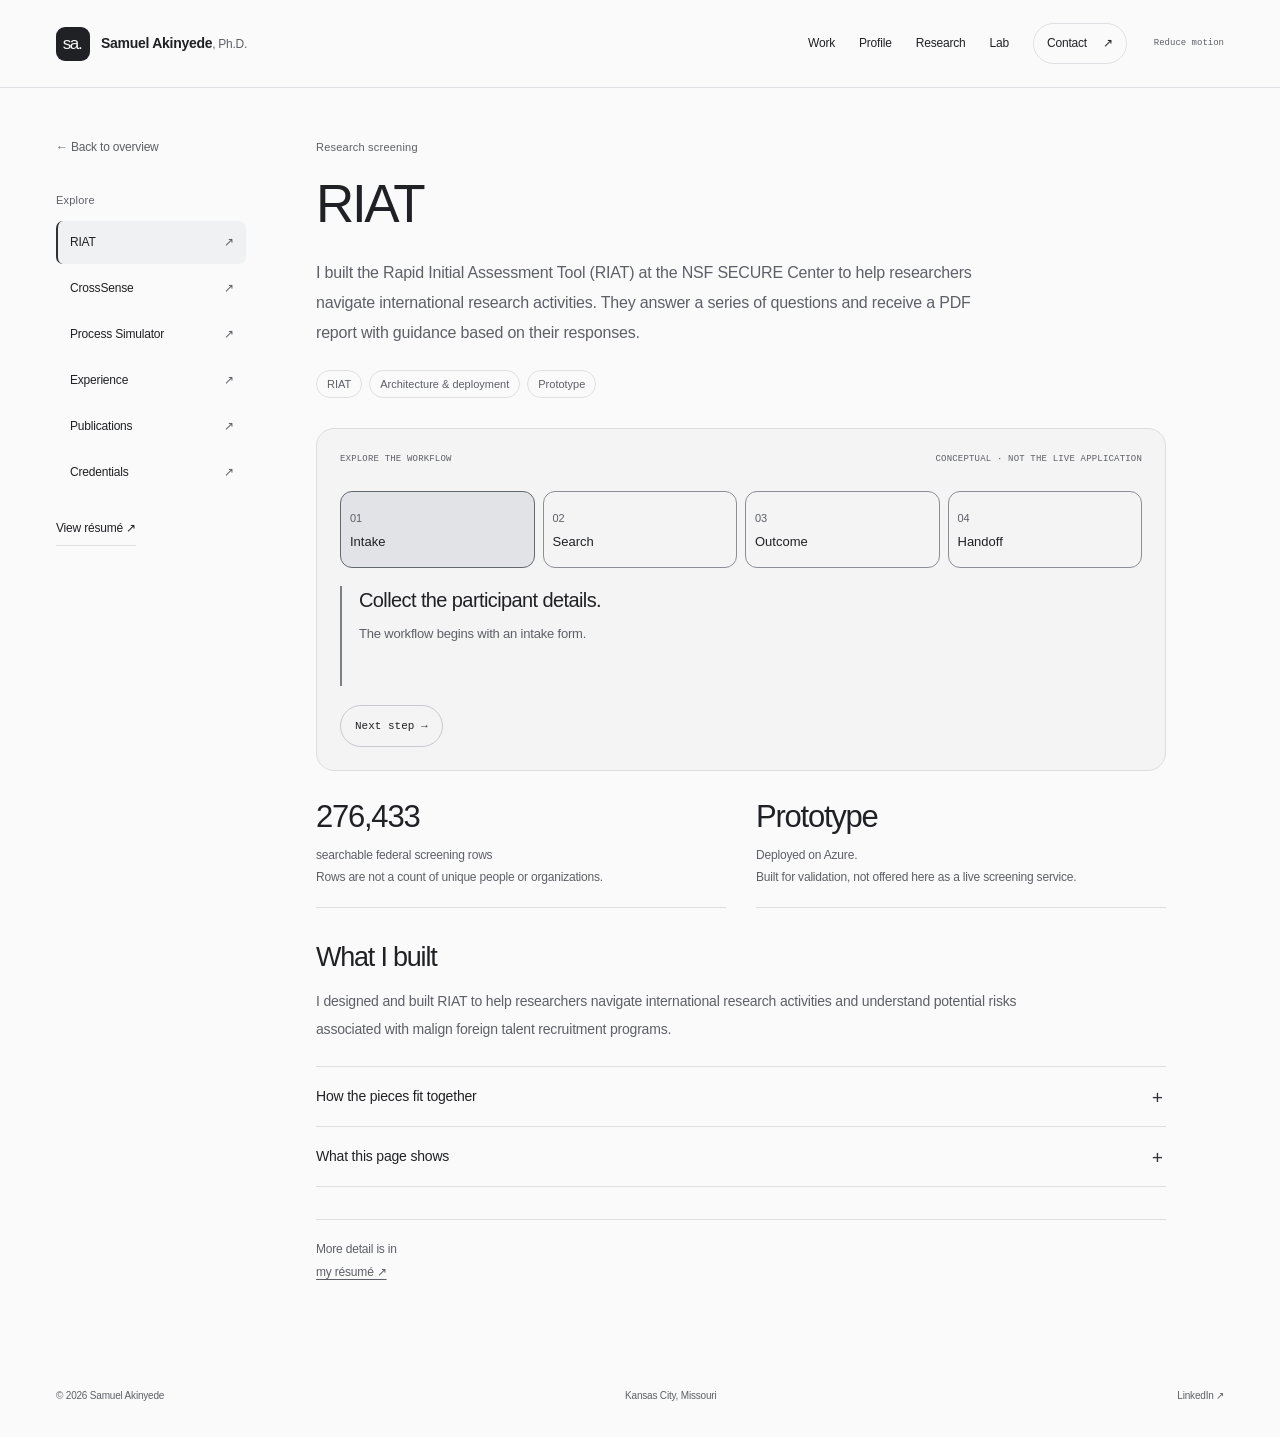
==== explore.html @ 1ce9c168 "Add Universal Metallurgical Process Simulator section Added a new section for the Universal Metallur" ====
<!DOCTYPE html>
<html lang="en"><head><meta charset="utf-8"><meta name="viewport" content="width=device-width, initial-scale=1"><meta name="theme-color" content="#fafafa"><meta name="referrer" content="strict-origin-when-cross-origin"><title>Explore the work | Samuel Akinyede</title><meta name="description" content="The projects I have built, my career so far, and my publications."><link rel="canonical" href="https://akinyede.github.io/S-Akinyede/explore.html"><meta property="og:type" content="website"><meta property="og:title" content="Explore the work | Samuel Akinyede"><meta property="og:description" content="The projects I have built, my career so far, and my publications."><meta name="twitter:card" content="summary"><link rel="icon" href="data:image/svg+xml,%3Csvg xmlns='http://www.w3.org/2000/svg' viewBox='0 0 64 64'%3E%3Crect width='64' height='64' rx='10' fill='%23202124'/%3E%3Ctext x='10' y='44' font-family='Georgia' font-size='38' fill='%23ffffff'%3Esa.%3C/text%3E%3C/svg%3E"><link rel="stylesheet" href="portfolio.css?v=4"><script src="portfolio.js?v=4" defer></script><noscript><style>.motion-toggle,.menu-toggle{display:none!important}@media(max-width:980px){.site-header{height:auto;position:relative}.header-inner{flex-wrap:wrap;padding-block:15px}#navigation{position:static;display:flex;flex-wrap:wrap;padding:0;box-shadow:none;border:0;gap:15px;margin-left:0;width:100%}#navigation a{font-size:12px;padding:5px 0}.header-tools{display:none}}</style></noscript><link rel="stylesheet" href="calm.css?v=4"></head><body class="explore-page"><a class="skip" href="#main">Skip to content</a><header class="site-header"><div class="wrap header-inner"><a class="brand" href="index.html" aria-label="Samuel Akinyede, home"><span class="brand-mark" aria-hidden="true">sa.</span><span>Samuel Akinyede<span class="brand-credential">, Ph.D.</span></span></a><nav id="navigation" aria-label="Main navigation"><a href="index.html#work">Work</a><a href="index.html#profile">Profile</a><a href="explore.html#publications">Research</a><a href="lab.html">Lab</a><a class="nav-contact" href="index.html#contact">Contact <span aria-hidden="true">↗</span></a></nav><div class="header-tools"><button type="button" id="motion-toggle" class="motion-toggle" aria-pressed="false" title="Turn off decorative motion">Reduce motion</button><button class="menu-toggle" type="button" aria-expanded="false" aria-controls="navigation">Menu</button></div></div></header><main id="main" class="wrap explore-layout"><aside class="explore-nav"><a class="back-link" href="index.html#work">← Back to overview</a><p class="eyebrow">Explore</p><nav aria-label="Explore work and profile"><a href="#riat">RIAT<span aria-hidden="true">↗</span></a><a href="#crosssense">CrossSense<span aria-hidden="true">↗</span></a><a href="#simulator">Process Simulator<span aria-hidden="true">↗</span></a><a href="#experience">Experience<span aria-hidden="true">↗</span></a><a href="#publications">Publications<span aria-hidden="true">↗</span></a><a href="#credentials">Credentials<span aria-hidden="true">↗</span></a></nav><a class="resume-link" href="resume.html">View résumé ↗</a></aside><div class="detail-content">
<section class="detail-view" id="riat"><p class="eyebrow">Research screening</p><h1>RIAT</h1><p class="detail-lead"> I built the Rapid Initial Assessment Tool (RIAT) at the NSF SECURE Center to help researchers navigate international research activities. They answer a series of questions and receive a PDF report with guidance based on their responses.</p><div class="tags"><span>RIAT</span><span>Architecture &amp; deployment</span><span>Prototype</span></div><div class="interactive-box" data-walkthrough="riat"><div class="panel-top mono"><span>Explore the workflow</span><span>Conceptual · not the live application</span></div><div class="step-buttons" role="group" aria-label="Explore RIAT workflow"><button type="button" data-step="0" aria-pressed="true">01<br><strong>Intake</strong></button><button type="button" data-step="1" aria-pressed="false">02<br><strong>Search</strong></button><button type="button" data-step="2" aria-pressed="false">03<br><strong>Outcome</strong></button><button type="button" data-step="3" aria-pressed="false">04<br><strong>Handoff</strong></button></div><div class="walk-detail" aria-live="polite"><h3>Collect the participant details.</h3><p>The workflow begins with an intake form.</p></div><button class="mini-button" data-walk-next type="button">Next step →</button></div><div class="fact-pair"><div><strong>276,433</strong><span>searchable federal screening rows<br>Rows are not a count of unique people or organizations.</span></div><div><strong>Prototype</strong><span>Deployed on Azure.<br>Built for validation, not offered here as a live screening service.</span></div></div><h2>What I built</h2><p>I designed and built RIAT to help researchers navigate international research activities and understand potential risks associated with malign foreign talent recruitment programs.</p><details><summary>How the pieces fit together</summary><p>Researchers answer questions about their international research activities and receive a PDF report with guidance based on their responses.RIAT keeps the entire screening process in one place</p></details><details><summary>What this page shows</summary><p>The figure above counts the screening rows integrated into the prototype. It does not measure screening accuracy or time saved. I have not included validation results here.</p></details><p class="source-note">More detail is in <a href="resume.html">my résumé ↗</a></p></section>
<section class="detail-view" id="crosssense"><p class="eyebrow">CrossSense</p><h1>When the input becomes unreliable.</h1><p class="detail-lead">CrossSense is my doctoral research at UMKC. I studied Bluetooth proximity sensing and Agricultural Vision, asking how much we can rely on a model when its input or surroundings change.</p><div class="tags"><span>Doctoral research</span><span>Quality-aware AI</span><span>Cross-domain sensing</span></div><div class="interactive-box signal-lab"><div class="panel-top mono"><span>Explore signal quality</span><span>Synthetic illustration</span></div><svg class="signal-chart" viewBox="0 0 580 205" role="img" aria-labelledby="signal-title signal-desc"><title id="signal-title">An illustrative sensing signal</title><desc id="signal-desc">Synthetic signal. Adjust noise and context; no measured performance or model inference is shown.</desc><defs><pattern id="signal-grid" width="25" height="25" patternUnits="userSpaceOnUse"><path d="M25 0H0V25" fill="none" stroke="#dedfe2" stroke-width=".5"/></pattern></defs><rect x="25" y="20" width="530" height="150" fill="url(#signal-grid)"/><rect x="90" y="49" width="390" height="81" rx="40" fill="#e4e6e9" opacity=".7"/><path d="M25 20V170H555" stroke="#8c9098" fill="none"/><path id="raw-trace" fill="none" stroke="#7b7f86" stroke-dasharray="3 4"/><path id="signal-line" d="M25 102L555 102" fill="none" stroke="#303237" stroke-width="2"/><text x="290" y="194" text-anchor="middle">ILLUSTRATION, NOT RESEARCH DATA</text></svg><div class="signal-controls"><label for="noise">Signal noise <output id="noise-value">20 / 100</output><input id="noise" type="range" min="0" max="100" value="20" aria-describedby="signal-note"></label><label for="context">Context<select id="context"><option value="familiar">Familiar</option><option value="shifted">Unfamiliar</option></select></label><label for="signal-view">View<select id="signal-view"><option value="raw">Raw signal</option><option value="smoothed">Smoothed signal</option></select></label></div><p id="signal-note" aria-live="polite">Move the slider to explore the input before a prediction is made.</p><button id="signal-play" type="button" class="mini-button" aria-pressed="false">Play signal ▶</button><p class="micro-note">This drawing uses arbitrary noise units. It is not a CrossSense model, measured result, or safety recommendation.</p></div><h2>How I approached it</h2><p>The framework checks the input and its context before interpreting a prediction. Its six elements cover signal quality through to the response. The same structure can be used in both studies, but the models and calibration still have to suit each problem.</p><details><summary>Explore the six elements</summary><ol class="framework-list"><li><strong>Quality estimation.</strong> Assess the input.</li><li><strong>Context inference.</strong> Understand the setting.</li><li><strong>Signal stabilization.</strong> Address fluctuations where appropriate.</li><li><strong>Task inference.</strong> Make the domain-specific prediction.</li><li><strong>Uncertainty calibration.</strong> Interpret confidence using evidence.</li><li><strong>Risk-limiting policy.</strong> Connect uncertainty to the response.</li></ol></details><details><summary>The two studies</summary><p>In the Bluetooth study, the input is radio signal strength. In the vision study, it is an image. Both raise the question of when a prediction is reliable enough to use.</p><p>Related work includes AlertBLE, AIBLE, and cross-architecture agricultural IoT vision research.</p><a class="text-link" href="#publications">Explore the publications ↗</a></details><p class="source-note">Based on my dissertation and résumé. <a href="#publications">Related papers ↗</a></p></section>
<section class="detail-view" id="simulator"><p class="eyebrow">Universal Metallurgical Process Simulator</p><h1>Comparing process designs.</h1><p class="detail-lead">I designed and built the Universal Metallurgical Process Simulator while working with Critical Materials Crossroads. It lets process-design choices be examined alongside their financial implications.</p><div class="tags"><span>Industrial optimization</span><span>Concept &amp; delivery</span><span>Decision support</span></div><div class="interactive-box" data-walkthrough="simulator"><div class="panel-top mono"><span>Choose a perspective</span><span>Conceptual · not simulator output</span></div><div class="trade-art" aria-hidden="true"><svg viewBox="0 0 360 178"><path d="M44 26V137H321"/><path class="signal-ink" d="M66 47C97 82 159 116 287 119"/><path d="M66 47V137M287 119V137" stroke-dasharray="3 5"/><circle cx="98" cy="77" r="5"/><circle class="travel-dot" cx="159" cy="103" r="7"/><circle cx="244" cy="117" r="5"/><text x="181" y="161">EXPLORE THE TRADE-OFFS</text><path d="M171 59h63M171 71h41"/></svg></div><div class="step-buttons" role="group" aria-label="Explore process-design perspectives"><button type="button" data-step="0" aria-pressed="true">01<br><strong>Recovery</strong></button><button type="button" data-step="1" aria-pressed="false">02<br><strong>Cost</strong></button><button type="button" data-step="2" aria-pressed="false">03<br><strong>Uncertainty</strong></button></div><div class="walk-detail" aria-live="polite"><h3>How much can be recovered?</h3><p>Recovery is one quantity the simulator examines. A process with higher recovery still needs to be considered alongside its cost and environmental impact.</p></div><button class="mini-button" data-walk-next type="button">Next perspective →</button></div><h2>Inside the simulator</h2><p>The calculations start with physics-based mass and energy balances. Genetic algorithms and NSGA-II explore competing choices, with feasibility checks. I included capital and operating cost analysis, as well as net present value and internal rate of return.</p><details><summary>Methods and implementation</summary><p>I added sensitivity and Monte Carlo analysis to examine changes in the assumptions. The application also includes LLM explanations and progress updates.</p></details><details><summary>About the example</summary><p>The curve is a sketch to introduce the problem, not output from the simulator. This page does not claim a measured recovery improvement or cost saving.</p></details><p class="source-note">More detail is in <a href="resume.html">my résumé ↗</a></p></section>
<section class="detail-view" id="experience"><p class="eyebrow">Experience</p><h1>My career so far.</h1><p class="detail-lead">Before joining UMKC, I worked in enterprise technology and public infrastructure. I later taught computer science at UMKC, then moved into applied research. Open a role below to read more.</p><div class="timeline"><details><summary><span class="timeline-date">Jan 2026 – Present</span><span><strong>Research Consultant &amp; Computer Scientist</strong><small>NSF SECURE Center · University of Missouri-Kansas City</small></span></summary><p>At the NSF SECURE Center, I work on research-security software. I built the RIAT prototype and own the product and technical architecture for SENTINEL.</p></details><details><summary><span class="timeline-date">Jun 2025 – Dec 2025</span><span><strong>Graduate Professional Assistant</strong><small>NSF SECURE Center · University of Missouri-Kansas City</small></span></summary><p>I worked with research-security professionals through interviews and workshops. Their input shaped the requirements and software plans. I also developed MFTRP Hub data and model documentation.</p></details><details><summary><span class="timeline-date">Jun 2024 – May 2025</span><span><strong>Graduate Assistant – Applied AI &amp; Optimization Research</strong><small>Missouri Institute for Defense &amp; Energy · Critical Materials Crossroads</small></span></summary><p>I conceived and built the Universal Metallurgical Process Simulator. Alongside it, I developed an economic-cluster prediction tool using Kansas City data.</p></details><details><summary><span class="timeline-date">Sep 2022 – May 2024</span><span><strong>Graduate Instructor – Computer Science</strong><small>University of Missouri-Kansas City</small></span></summary><p>I taught Discrete Structures, Operating Systems, and Data Structures &amp; Algorithms to incoming master’s students. I prepared the lectures and assessments for students with different academic backgrounds.</p></details><details><summary><span class="timeline-date">Jun 2021 – Aug 2022</span><span><strong>Research Assistant – Edge AI &amp; IoT Systems</strong><small>University of Missouri-Kansas City</small></span></summary><p>I worked on ShotTracker validation and Food OASES, a web and sensor system for urban agriculture. My other work included the NSF AISL platform and browser and mobile applications.</p></details><details><summary><span class="timeline-date">Sep 2017 – Feb 2019</span><span><strong>Vice President, Information Systems</strong><small>Tohl Inc. · Atlanta, GA</small></span></summary><p>At Tohl, I directed technology programs for public-infrastructure clients in Nigeria, Liberia, and The Gambia. The work included GIS and asset-management systems for Lagos Water Corporation, along with client training and implementation.</p></details><details><summary><span class="timeline-date">2016</span><span><strong>Co-Founder / Solution Architect</strong><small>Liplus Technology Services · Nigeria</small></span></summary><p>I co-founded Liplus and led architecture for SI Media, Medic Serve, and Quick Serve. SI Media reached more than 500 installs on Google Play.</p></details><details><summary><span class="timeline-date">2014 – 2016</span><span><strong>Chief Technology Officer</strong><small>Comrade Air Services · Nigeria</small></span></summary><p>I led the company’s technology architecture, including its network and communications systems. My work also covered backup and recovery and integrations for charter bookings.</p></details><details><summary><span class="timeline-date">2016</span><span><strong>Google Campus Cohort Sprint – Invited Solution Architect</strong><small>Shoreditch · London</small></span></summary><p>As an invited solution architect in the Google Campus Cohort Sprint, I led development of a community bicycle-parking platform using OpenStreetMap. This was program participation, not employment at Google.</p></details></div><details><summary>Earlier career</summary><p>Enterprise Manager, Suburban Broadband West Africa (2013–2014); Systems Analyst, NITDA (2010–2011); Intern, MTN Nigeria (2008).</p></details><details><summary>More work in brief</summary><p><strong>Economic-cluster analysis:</strong> federal data, network community detection, XGBoost/SHAP, multi-objective optimization, and conservative calibration.</p><p><strong>Mineral prospectivity:</strong> a Pb/Zn geospatial prototype with probability surfaces, uncertainty layers, and data-support heatmaps.</p><p>Private code, datasets, and NDA-sensitive material are not included on this site.</p></details><p class="source-note">More detail is in <a href="resume.html">my résumé ↗</a></p></section>
<section class="detail-view" id="publications"><p class="eyebrow">Research</p><h1>Papers and manuscripts.</h1><p class="detail-lead">My published papers appear first. The manuscripts have their own tab, with submission details from my résumé.</p><div class="filter-bar" role="group" aria-label="Filter publications"><button type="button" data-pub-filter="published" aria-pressed="true">Published work</button><button type="button" data-pub-filter="manuscript" aria-pressed="false">Manuscripts</button><button type="button" data-pub-filter="all" aria-pressed="false">All</button></div><p id="pub-count" class="micro-note" role="status"></p><div class="publication-list"><article class="publication" data-pub="published"><p class="eyebrow">Journal · 2025</p><h2>AlertBLE: Alert Workzone Hazards Using Hybrid Filtering and Machine-Learning-Enabled BLE</h2><p>S. Akinyede, S. Song</p><p>IEEE Internet of Things Journal, 12(22), 46626–46647.</p><a class="text-link" href="https://doi.org/10.1109/JIOT.2025.3608718" target="_blank" rel="noopener noreferrer">Publisher / DOI ↗</a></article><article class="publication" data-pub="published"><p class="eyebrow">Conference · 2025</p><h2>Cross-Architecture Compatibility Analysis for Deployable Agricultural IoT Vision Systems</h2><p>S. Akinyede, S. Song</p><p>IEEE Annual Congress on Artificial Intelligence of Things, pp. 107–114.</p><a class="text-link" href="https://doi.org/10.1109/AIoT66900.2025.00026" target="_blank" rel="noopener noreferrer">Publisher / DOI ↗</a></article><article class="publication" data-pub="published"><p class="eyebrow">Conference · 2025</p><h2>AIBLE: AI-Powered BLE Localization System for Work Zone Safety Alerts</h2><p>S. Akinyede, S. Song</p><p>ICCCN 2025.</p></article><article class="publication" data-pub="manuscript"><p class="eyebrow">Submitted manuscript</p><h2>Beyond RSSI Thresholds: AI-Assisted BLE Zoning Under Environmental Uncertainty Validated on the NIST Dataset</h2><p>S. Akinyede, S. Song</p><p>Submitted to the 17th IFIP Wireless and Mobile Networking Conference (WMNC 2026), as listed in the résumé.</p></article><article class="publication" data-pub="manuscript"><p class="eyebrow">Submitted manuscript</p><h2>Less is More: Deployment-Aware Architecture Selection Outperforms Enhancement Design in Agricultural IoT Object Detection</h2><p>S. Akinyede, S. Song</p><p>Submitted to IEEE Access, as listed in the résumé.</p></article><article class="publication" data-pub="manuscript"><p class="eyebrow">Submitted / in review (résumé status)</p><h2>An AI-Driven Framework for Economic Cluster Prediction and Optimization: A Kansas City Metropolitan Statistical Area Case Study</h2><p>S. Akinyede, A. Caruso</p><p>Technological Forecasting and Social Change, submitted/in review as listed in the résumé.</p></article></div><p class="source-note">Manuscript statuses are listed as they appear in my résumé, not checked live. <a href="resume.html">View my résumé ↗</a></p></section>
<section class="detail-view" id="credentials"><p class="eyebrow">Education and credentials</p><h1>Where I studied.</h1><p class="detail-lead">I studied Computer Science in Nigeria, completed a Master’s in Wales, United Kingdom, and earned my Ph.D. in Kansas City, United States.</p><h2>Education</h2><div class="credential-item"><h3>Ph.D., Computer Science</h3><p>University of Missouri-Kansas City</p><p class="micro-note">Interdisciplinary focus: Computer Networks, Communication Systems &amp; Geosciences. Dissertation: CrossSense: A Quality-Aware AI Framework for Cross-Domain Sensing.</p></div><div class="credential-item"><h3>M.Sc., Mobile and Satellite Communication</h3><p>University of South Wales, United Kingdom</p><p class="micro-note">Dissertation: Performance Analysis of Trellis Code Modulation in AWGN and Rayleigh Fading Channels.</p></div><div class="credential-item"><h3>B.Tech., Computer Science</h3><p>Bells University of Technology, Nigeria</p></div><details><summary>Certifications and membership</summary><p>Project Management Professional (PMP); Certified ScrumMaster; IBM Certified IoT; Social and Behavioral Investigator (IRB); Member, IEEE.</p></details><details><summary>Selected recognition</summary><p>2025 Community of Scholars; IEEE ComSoc Student Travel Grant; Hack-A-Roo Fall 2024 Graduate Track (2nd Place); Tech Venture ELEVATIONLAB Scholarship.</p></details><p class="source-note">More detail is in <a href="resume.html">my résumé ↗</a></p></section></div></main><footer class="wrap footer"><span>© 2026 Samuel Akinyede</span><span>Kansas City, Missouri</span><a href="https://www.linkedin.com/in/samuel-akinyede-pmp%C2%AE-ph-d-83509649/" target="_blank" rel="noopener noreferrer">LinkedIn ↗</a></footer></body></html>
---- portfolio.css ----
/* Samuel Akinyede — a concise professional portfolio. No external assets. */
:root{--paper:#f5f5ef;--white:#fcfcf7;--ink:#25352c;--muted:#586657;--line:#d5dccf;--accent:#426747;--pale:#e8eddf;--serif:Georgia,'Times New Roman',serif;--sans:Arial,Helvetica,sans-serif;--mono:'SFMono-Regular',Consolas,'Liberation Mono',monospace;--max:1240px}
*{box-sizing:border-box}html{scroll-behavior:smooth;scroll-padding-top:100px}body{margin:0;font-family:var(--sans);font-size:16px;line-height:1.75;background:var(--paper);color:var(--ink);-webkit-font-smoothing:antialiased}a{color:inherit;text-decoration:none}button,input,select{font:inherit;color:inherit}button{cursor:pointer}button:disabled{cursor:default}button,a,input,summary,select{-webkit-tap-highlight-color:transparent}button:focus-visible,a:focus-visible,input:focus-visible,summary:focus-visible,select:focus-visible{outline:3px solid #537b44;outline-offset:5px}button{border:0}h1,h2,h3,p{margin:0}h1,h2,h3{font-weight:500;line-height:1.15;letter-spacing:-.045em}svg{max-width:100%;display:block}svg text{font:9px var(--mono);letter-spacing:.12em;fill:#4d6746;stroke:none;text-anchor:middle}[hidden]{display:none!important}::selection{background:#d4e2c9;color:var(--ink)}.wrap{width:min(var(--max),calc(100% - 112px));margin-inline:auto}.serif{font-family:var(--serif);font-style:italic;letter-spacing:-.045em;color:var(--accent)}.eyebrow,.mono{font-family:var(--mono);font-size:10px;text-transform:uppercase;letter-spacing:.10em;line-height:1.7}.eyebrow{color:var(--muted)}.mono{font-size:10px}.small-dot{display:inline-block;width:5px;height:5px;background:var(--accent);border-radius:50%;margin-right:9px;vertical-align:middle}.skip{position:fixed;z-index:100;top:-100px;left:18px;padding:12px 18px;background:var(--ink);color:white}.skip:focus{top:10px}.site-header{height:88px;position:sticky;top:0;z-index:30;border-bottom:1px solid var(--line);background:rgba(245,245,239,.97);backdrop-filter:blur(10px)}.header-inner{height:100%;display:flex;align-items:center;gap:27px}.brand{display:flex;align-items:center;gap:11px;font-size:14px;font-weight:600;letter-spacing:-.02em;white-space:nowrap}.brand-mark{display:grid;place-items:center;width:34px;height:34px;background:var(--ink);color:var(--paper);font:21px var(--serif);letter-spacing:-.10em;padding-right:2px}.brand-credential{font-weight:400;color:var(--muted)}#navigation{display:flex;align-items:center;gap:24px;margin-left:auto;font-size:12px}#navigation a{position:relative;padding:7px 0}#navigation a:not(.nav-contact)::after{content:'';position:absolute;height:1px;background:var(--accent);left:0;bottom:3px;width:100%;transform:scaleX(0);transform-origin:left;transition:transform .2s}#navigation a:hover::after,#navigation a:focus-visible::after,#navigation a[aria-current]::after{transform:scaleX(1)}#navigation .nav-contact{display:flex;align-items:center;gap:16px;border:1px solid var(--line);padding:9px 13px}.header-tools{display:flex;align-items:center;gap:8px}.motion-toggle{font:9px var(--mono);padding:8px 0;background:none;white-space:nowrap;min-height:40px;color:var(--muted);border-bottom:1px solid transparent}.motion-toggle:hover,.motion-toggle[aria-pressed=true]{border-color:var(--muted)}.menu-toggle{display:none;padding:9px 12px;min-height:42px;background:none;border:1px solid var(--line);font-size:12px}.button{display:inline-flex;align-items:center;justify-content:center;gap:27px;min-height:46px;padding:13px 20px;background:var(--ink);color:var(--paper);font-size:12px;border:1px solid var(--ink);transition:background .2s,transform .2s}.button:hover{background:#3d5742;transform:translateY(-2px)}.button:active{transform:translateY(1px)}.text-link{display:inline-flex;align-items:center;gap:14px;border-bottom:1px solid var(--line);font-size:12px;padding:9px 0;min-height:40px}.text-link:hover{border-color:var(--accent)}.arrow,.text-link>span,.button>span{display:inline-block;transition:transform .2s}.text-link:hover>span{transform:translate(3px,-3px)}.hero{padding-block:74px 64px;display:grid;grid-template-columns:1.15fr .85fr;align-items:center;gap:70px}.hero-text>.eyebrow{margin-bottom:22px}.hero h1{font-size:clamp(50px,5.35vw,77px);line-height:1.04;letter-spacing:-.055em}.hero h1 .serif{display:inline-block;line-height:1.13}.hero-copy{font-size:15px;line-height:1.9;color:var(--muted);max-width:440px;margin-top:26px}.hero-actions{display:flex;align-items:center;gap:25px;margin-top:27px}.hero-text{animation:enter .65s ease-out}.perspective{background:#edf0e6;border:1px solid #cdd7c6;padding:21px 22px 17px;align-self:center;min-width:0}.panel-top{display:flex;justify-content:space-between;gap:15px;color:#536b4b;font-size:9px}.perspective-art{height:254px;position:relative;display:grid;place-items:center;overflow:hidden}.orbit{position:absolute;left:50%;top:50%;border:1px solid #b4c5a6;border-radius:50%;transform:translate(-50%,-50%) rotate(-22deg);height:155px;width:315px}.orbit-two{transform:translate(-50%,-50%) rotate(48deg);width:224px;height:175px;border-style:dashed;opacity:.65}.core{position:relative;z-index:2;text-align:center;background:#edf0e6;padding:20px 10px}.core .mono{font-size:8px;color:#566e4d}.core strong{display:block;font-family:var(--serif);font-size:26px;line-height:1.25;letter-spacing:-.035em;font-weight:400;margin-top:8px}.satellite{position:absolute;height:9px;width:9px;background:#57764b;border:2px solid #edf0e6;border-radius:50%}.s1{left:15%;top:46%}.s2{right:21%;top:20%}.s3{right:14%;bottom:34%}.orbit-label{position:absolute;font:8px var(--mono);letter-spacing:.12em;color:#617a55}.ol1{left:7%;top:30%}.ol2{right:8%;top:30%}.ol3{bottom:13%;left:44%}.perspective-switch{display:flex;gap:6px}.perspective-switch button{flex:1;font:10px var(--mono);padding:11px 5px;border:1px solid #c1cdb6;background:transparent;min-height:41px;transition:background .2s}.perspective-switch button[aria-pressed=true]{background:var(--ink);color:var(--paper);border-color:var(--ink)}.perspective-switch button:hover{border-color:var(--ink)}#perspective-note{font-size:12px;line-height:1.65;color:#516549;min-height:40px;margin-top:14px}.perspective[data-active=architecture] .s2{background:#263f30;transform:scale(1.35)}.perspective[data-active=delivery] .s3{background:#263f30;transform:scale(1.35)}.perspective[data-active=research] .s1{background:#263f30;transform:scale(1.35)}.satellite{transition:transform .3s,background .3s}.work-section{border-top:1px solid var(--line);padding-block:49px 0}.section-heading{display:flex;align-items:end;justify-content:space-between;gap:30px;margin-bottom:28px}.section-heading .eyebrow{margin-bottom:13px}.section-heading h2{font-size:34px}.section-heading>p{font-size:12px;color:var(--muted);line-height:1.8}.work-grid{display:grid;grid-template-columns:repeat(3,minmax(0,1fr));gap:19px}.work-card{display:block;background:var(--white);border:1px solid var(--line);transition:transform .25s,border-color .25s,box-shadow .25s}.work-card:hover{transform:translateY(-5px);border-color:#9eaf92;box-shadow:0 14px 26px #25352c08}.work-card:hover .arrow{transform:translate(3px,-3px)}.work-art{height:177px;background:#e9eee1;border-bottom:1px solid var(--line);padding:6px 10px;overflow:hidden}.work-art svg{width:100%;height:100%;fill:#e9eee1;stroke:#a0b28f;stroke-width:1}.work-art .signal-ink{stroke:#516e47;stroke-width:1.5;fill:none}.work-art .travel-dot{fill:#526f45;stroke:#e9eee1;stroke-width:2}.work-art .envelope{fill:#dce5d1;stroke:#9eb08d;stroke-dasharray:3 5}.work-card:hover .travel-dot{animation:dot-appear .4s ease-out}.work-copy{padding:23px 23px 21px}.work-copy .eyebrow{font-size:9px;letter-spacing:.06em}.work-copy h3{font-size:27px;display:flex;justify-content:space-between;gap:10px;margin-top:11px}.work-copy h3 .arrow{font-size:19px;line-height:1.5}.work-copy>p:not(.eyebrow){font-size:13px;color:var(--muted);line-height:1.8;margin-top:12px;min-height:47px}.card-role{display:block;font:10px/1.6 var(--mono);color:#52664a;margin-top:19px}.lab-invite{display:flex;align-items:center;justify-content:space-between;gap:20px;padding:17px 0;border-bottom:1px solid var(--line);font-size:12px;color:var(--muted)}.tiny-diamond{display:inline-block;font-size:20px;margin-right:10px;color:var(--accent);vertical-align:middle}.lab-invite .text-link{border:0;font-size:12px;color:var(--ink)}.profile-section{display:grid;grid-template-columns:1fr 1fr;gap:85px;padding-block:68px}.profile-left .eyebrow{margin-bottom:23px}.profile-left h2{font-size:40px;line-height:1.23}.profile-right>p{font-size:14px;color:var(--muted);line-height:1.9;margin-bottom:14px}.profile-right .credentials-line{font:10px/1.85 var(--mono);color:#456440;padding-top:13px;border-top:1px solid var(--line);margin-top:21px}.credentials-line span{padding-inline:5px}.profile-links{display:flex;gap:23px;flex-wrap:wrap;font-size:12px;margin-top:19px}.profile-links a{border-bottom:1px solid var(--line);padding:7px 0}.profile-links a:hover{border-color:var(--ink)}.contact-section{background:#e7ecde;border:1px solid #d1dac8;padding:43px 45px;display:grid;grid-template-columns:1.1fr 1fr;gap:75px;align-items:center}.contact-section .eyebrow{margin-bottom:18px}.contact-section h2{font-size:39px;line-height:1.2}.contact-section p{font-size:13px;color:#53644b;line-height:1.8;max-width:290px;margin-bottom:20px}.contact-links{display:flex;align-items:center;gap:22px;flex-wrap:wrap;margin-top:15px;font-size:11px}.contact-links button{background:none;font-size:11px;padding:7px 0}.contact-links a{padding:7px 0}.small-status{display:block;font-size:11px;line-height:1.6;color:var(--accent);min-height:18px;margin-top:4px}.footer{display:flex;align-items:center;justify-content:space-between;gap:25px;padding-block:25px;font-size:10px;color:var(--muted)}.footer a{padding:8px 0}.mobile-only{display:none}.arrive{animation:enter .5s ease-out}.micro-note{font-size:11px!important;color:var(--muted);line-height:1.8}.mini-button{background:none;border:1px solid #afc09f;min-height:42px;padding:10px 14px;font:11px var(--mono);transition:background .2s}.mini-button:hover{background:#dce7d1}.back-link{display:inline-block;font-size:12px;color:var(--muted);padding:8px 0}.back-link:hover{color:var(--ink)}
/* Details are one click deeper, never a wall of text on the homepage. */
.explore-layout{display:grid;grid-template-columns:190px minmax(0,1fr);gap:70px;align-items:start;padding-block:41px 70px}.explore-nav{position:sticky;top:113px}.explore-nav>.eyebrow{margin:25px 0 11px}.explore-nav nav{display:flex;flex-direction:column;gap:3px}.explore-nav nav a{display:flex;justify-content:space-between;align-items:center;gap:10px;padding:11px 12px;font-size:12px;border-left:2px solid transparent}.explore-nav nav a>span{font-size:12px;color:var(--muted)}.explore-nav nav a[aria-current]{background:var(--pale);border-color:var(--accent)}.explore-nav nav a:hover{background:var(--pale)}.resume-link{display:inline-block;font-size:12px;margin-top:24px;border-bottom:1px solid var(--line);padding-bottom:6px}.detail-content{max-width:850px;min-width:0;padding-top:9px}.detail-view{scroll-margin-top:115px}.detail-view>h1{font-size:55px;line-height:1.15;margin-top:17px}.detail-view>h1:focus{outline:none}.detail-lead{font-size:16px;line-height:1.9;max-width:690px;color:var(--muted);margin-top:23px}.tags{display:flex;gap:7px;flex-wrap:wrap;margin:21px 0 30px}.tags>span{font:10px var(--mono);padding:7px 10px;border:1px solid var(--line);color:#4f6548}.detail-view>h2{font-size:27px;margin-top:34px;margin-bottom:15px}.detail-view>p:not(.eyebrow):not(.detail-lead):not(.source-note){font-size:14px;line-height:1.95;color:var(--muted);margin-bottom:23px;max-width:730px}.detail-view details{border-top:1px solid var(--line);padding:0}.detail-view details:last-of-type{border-bottom:1px solid var(--line)}details>summary{cursor:pointer;list-style:none;font-size:14px;padding:18px 27px 18px 0;position:relative;line-height:1.65}summary::-webkit-details-marker{display:none}summary::after{content:'+';position:absolute;right:3px;top:17px;font-size:19px;color:var(--accent);font-family:var(--mono)}details[open]>summary::after{content:'−'}details[open]>summary{font-weight:600}details>p,details>ol,details>.text-link{font-size:14px;line-height:1.9;color:var(--muted);margin-bottom:20px}details>ol{padding-left:22px}.framework-list li{margin-bottom:9px}.source-note{font-size:11px;line-height:1.9;color:var(--muted);margin-top:32px;padding-top:18px;border-top:1px solid var(--line)}.source-note a{display:block;text-decoration:underline;text-underline-offset:3px}.interactive-box{background:#edf1e5;border:1px solid #ccd8c1;padding:23px;margin-block:26px}.step-buttons{display:flex;gap:8px;margin:24px 0 18px}.step-buttons button{flex:1;min-width:0;border:1px solid #bccdaf;background:none;padding:13px 9px;text-align:left;font:10px/1.6 var(--mono);color:#5a704f;min-height:77px;transition:background .2s}.step-buttons button strong{display:block;margin-top:6px;color:var(--ink);font:13px var(--sans)}.step-buttons button[aria-pressed=true]{background:#d6e2ca;border-color:#749464}.step-buttons button:hover{border-color:#6f8a60}.walk-detail{border-left:2px solid #789967;padding-left:17px;margin-bottom:19px;min-height:100px}.walk-detail h3{font-size:20px;line-height:1.4;letter-spacing:-.03em}.walk-detail p{font-size:13px;color:var(--muted);line-height:1.9;margin-top:8px;max-width:670px}.fact-pair{display:grid;grid-template-columns:1fr 1fr;gap:30px;margin:28px 0 34px}.fact-pair>div{border-bottom:1px solid var(--line);padding-bottom:19px}.fact-pair strong{display:block;font:32px var(--serif);margin-bottom:10px;letter-spacing:-.04em}.fact-pair span{display:block;font-size:12px;color:var(--muted);line-height:1.8}.trade-art{margin:10px auto 0;max-width:380px}.trade-art svg{width:100%;height:155px;stroke:#a4b699;fill:none}.trade-art .signal-ink{stroke:#517547;stroke-width:1.6}.trade-art circle{fill:#6c8a5d}.signal-chart{width:100%;height:auto;margin:18px 0 10px}.signal-chart text{font-size:8px}.signal-controls{display:grid;grid-template-columns:1.5fr 1fr 1fr;gap:16px;align-items:start}.signal-controls label{display:flex;flex-wrap:wrap;justify-content:space-between;align-items:center;font:10px/1.6 var(--mono);color:#45633d}.signal-controls input[type=range]{width:100%;height:40px;margin:7px 0 0;accent-color:#41623c;cursor:pointer}.signal-controls select{display:block;width:100%;margin-top:9px;padding:10px 6px;background:#f6f8f0;border:1px solid #b8c9aa;min-height:42px;font:12px var(--sans)}#signal-note{font-size:13px;color:#45603d;line-height:1.8;min-height:45px;margin:10px 0 15px}.signal-lab .micro-note{margin-top:15px}.timeline{margin-top:32px}.timeline summary{display:grid;grid-template-columns:150px minmax(0,1fr);gap:22px}.timeline-date{font:10px/1.8 var(--mono);color:var(--muted);padding-top:4px}.timeline summary strong{font-size:15px;font-weight:500;line-height:1.5}.timeline summary small{display:block;color:var(--muted);font-size:12px;font-weight:400;margin-top:5px;line-height:1.7}.timeline details>p{margin-left:172px;font-size:13px}.filter-bar{display:flex;gap:8px;flex-wrap:wrap;margin-top:24px}.filter-bar button{padding:10px 14px;border:1px solid var(--line);background:none;min-height:42px;font-size:12px}.filter-bar button[aria-pressed=true]{background:var(--ink);color:var(--paper)}#pub-count{margin:16px 0}.publication{padding:22px 0;border-top:1px solid var(--line)}.publication h2{font-size:22px;line-height:1.4;letter-spacing:-.03em;margin:11px 0}.publication p:not(.eyebrow){font-size:13px;line-height:1.85;color:var(--muted);margin:4px 0}.publication .text-link{margin-top:7px}.credential-item{padding:20px 0;border-top:1px solid var(--line)}.credential-item h3{font-size:20px;margin-bottom:8px}.credential-item p{font-size:14px;color:var(--muted);line-height:1.85}.credential-item .micro-note{margin-top:9px}.resume-page .resume-paper{max-width:900px;margin:35px auto;background:var(--white);border:1px solid var(--line);padding:40px 50px}.resume-toolbar{display:flex;gap:20px;align-items:center;justify-content:space-between;margin:30px 0}.resume-paper h1{font-size:35px;margin-bottom:8px}.resume-paper h2{font-size:19px;border-top:1px solid var(--line);padding-top:19px;margin-top:25px;margin-bottom:12px}.resume-paper h3{font-size:16px;margin-top:17px;margin-bottom:6px}.resume-paper p,.resume-paper li{font-size:12px;line-height:1.85;color:var(--muted)}.resume-paper p{margin-bottom:8px}.resume-paper ul{padding-left:19px;margin:8px 0}.resume-paper .rdate{float:right;font-size:11px;font-weight:400;color:var(--muted)}.resume-paper .subtitle{color:var(--ink);font-size:14px}.resume-paper a{text-decoration:underline;text-underline-offset:3px}
@keyframes enter{from{opacity:.3;transform:translateY(10px)}to{opacity:1;transform:translateY(0)}}@keyframes dot-appear{from{opacity:.4}to{opacity:1}}
@media(max-width:1150px){.wrap{width:calc(100% - 80px)}.header-inner{gap:20px}#navigation{gap:18px}.brand-credential{display:none}.hero{gap:36px}.hero h1{font-size:63px}.work-copy{padding:22px 18px}.work-copy h3{font-size:24px}.profile-section{gap:48px}.contact-section{gap:48px}.section-heading h2{font-size:31px}.explore-layout{gap:44px;grid-template-columns:167px minmax(0,1fr)}.detail-view>h1{font-size:49px}.timeline summary{grid-template-columns:118px minmax(0,1fr);gap:17px}.timeline details>p{margin-left:135px}}
@media(max-width:980px){.wrap{width:calc(100% - 56px)}.site-header{height:76px}.header-inner{gap:16px}#navigation{display:none;position:absolute;top:75px;left:0;right:0;padding:18px 28px;background:var(--paper);border-bottom:1px solid var(--line);box-shadow:0 12px 20px #25352c0a}#navigation.open{display:flex;flex-direction:column;align-items:stretch;gap:5px}#navigation a{padding:10px 3px;font-size:14px}#navigation .nav-contact{justify-content:space-between;padding:12px 15px}.header-tools{margin-left:auto;gap:19px}.menu-toggle{display:block}.brand-credential{display:inline}.hero{padding-top:53px;padding-bottom:52px;gap:28px;grid-template-columns:1.1fr .9fr}.hero h1{font-size:54px}.hero-copy{font-size:14px}.hero-text>.eyebrow{font-size:9px}.perspective{padding:17px}.perspective-art{height:242px}.core strong{font-size:23px}.orbit-one{width:263px;height:151px}.orbit-two{width:186px}.perspective-switch button{font-size:9px;padding-inline:3px}.perspective .panel-top{font-size:8px}.perspective .panel-top>span:last-child{display:none}.work-grid{gap:13px}.work-copy h3{font-size:22px}.work-copy>p:not(.eyebrow){font-size:12px;min-height:64px}.work-art{height:150px;padding:4px}.card-role{font-size:9px}.section-heading{align-items:start}.section-heading>p{display:none}.profile-left h2{font-size:34px}.profile-section{gap:30px}.profile-right>p{font-size:13px}.contact-section{padding:34px;gap:35px}.contact-section h2{font-size:33px}.explore-nav{top:98px}.explore-layout{gap:28px;grid-template-columns:148px minmax(0,1fr)}.detail-view>h1{font-size:43px}.detail-lead{font-size:15px}.interactive-box{padding:20px}.panel-top{font-size:8px}.walk-detail{min-height:120px}.signal-controls{gap:10px;grid-template-columns:1fr 1fr}.signal-controls>label:first-child{grid-column:1/-1}.timeline summary{grid-template-columns:1fr;gap:8px}.timeline details>p{margin-left:0}}
@media(max-width:740px){.hero{grid-template-columns:1fr;gap:31px;padding-top:37px}.hero h1{font-size:clamp(49px,8.3vw,67px)}.hero-copy{max-width:560px}.hero-text>.eyebrow{font-size:10px}.perspective{max-width:540px;width:100%;margin:0 auto;display:grid;grid-template-columns:1fr;}.perspective-art{height:200px}.orbit-one{width:300px;height:132px}.orbit-two{height:170px;width:205px}.perspective-switch button{font-size:11px}.panel-top>span:last-child{display:block!important}.perspective .panel-top{font-size:9px}#perspective-note{min-height:20px}.work-grid{grid-template-columns:1fr}.work-card{display:grid;grid-template-columns:40% 60%}.work-art{height:100%;min-height:208px;border-right:1px solid var(--line);border-bottom:0;padding:6px}.work-copy{padding:22px}.work-copy h3{font-size:26px}.work-copy>p:not(.eyebrow){font-size:13px;min-height:0}.card-role{font-size:10px}.work-section{padding-top:35px}.section-heading h2{font-size:32px}.profile-section{grid-template-columns:1fr;gap:27px;padding-block:44px}.profile-left h2{font-size:36px}.profile-left .eyebrow{margin-bottom:15px}.profile-right>p{font-size:14px}.profile-links{margin-top:14px}.contact-section{grid-template-columns:1fr;gap:28px;padding:30px}.contact-section p{max-width:100%}.footer>span:nth-child(2){display:none}.explore-layout{grid-template-columns:1fr;gap:25px;padding-top:22px}.explore-nav{position:static;display:block}.explore-nav>.eyebrow,.explore-nav>.resume-link{display:none}.explore-nav nav{margin-top:15px;display:grid;grid-template-columns:repeat(3,1fr);gap:6px}.explore-nav nav a{font-size:11px;border:1px solid var(--line);padding:9px}.explore-nav nav a[aria-current]{border-color:#8aa678}.explore-nav nav a>span{display:none}.detail-view>h1{font-size:43px}.detail-content{padding-top:0}.detail-view>h1{margin-top:14px}.detail-lead{font-size:15px}.timeline summary{grid-template-columns:130px 1fr;gap:20px}.timeline details>p{margin-left:150px}.resume-page .resume-paper{padding:30px}.resume-paper .rdate{float:none;display:block}}
@media(max-width:420px){.wrap{width:calc(100% - 38px)}.brand{font-size:12px;gap:8px}.brand-credential{display:none}.brand-mark{width:29px;height:29px;font-size:19px}.header-tools{gap:12px}.motion-toggle{font-size:8px}.menu-toggle{font-size:11px;padding:8px 10px}.header-inner{gap:8px}.hero h1{font-size:48px;letter-spacing:-.055em}.hero-text>.eyebrow{font-size:9px;letter-spacing:.055em}.hero-copy{font-size:14px}.hero-actions{gap:23px}.button{font-size:12px;padding:12px 17px;gap:20px}.perspective-art{height:193px}.core strong{font-size:24px}.work-card{display:block}.work-art{height:146px;min-height:0;border:0;border-bottom:1px solid var(--line)}.work-art svg{max-width:330px;margin:auto}.work-copy{padding:22px}.work-grid{gap:18px}.work-copy h3{font-size:28px}.work-copy>p:not(.eyebrow){min-height:0}.card-role{margin-top:15px}.section-heading h2{font-size:30px}.mobile-only{display:block}.lab-invite{font-size:11px;gap:12px;align-items:center}.lab-invite>span{max-width:165px}.tiny-diamond{margin-right:5px}.lab-invite .text-link{font-size:11px;gap:7px;white-space:nowrap}.profile-left h2{font-size:34px}.contact-section{padding:28px 23px}.contact-section h2{font-size:32px}.contact-links{gap:19px}.footer{font-size:9px;gap:12px}.detail-view>h1{font-size:37px}.detail-lead{font-size:14px}.tags{gap:6px}.tags>span{font-size:9px;padding:6px 8px}.interactive-box{padding:15px}.panel-top{font-size:8px;gap:10px}.panel-top>span:last-child{max-width:135px;text-align:right}.step-buttons{gap:5px}.step-buttons button{padding:11px 7px;font-size:9px;min-height:75px}.step-buttons button strong{font-size:11px}.walk-detail h3{font-size:19px}.walk-detail p{font-size:12px}.fact-pair{gap:19px}.fact-pair strong{font-size:28px}.fact-pair span{font-size:11px}.timeline summary{grid-template-columns:1fr;gap:7px}.timeline details>p{margin-left:0}.publication h2{font-size:20px}.explore-nav nav a{font-size:10px;padding:9px 7px}.resume-page .resume-paper{padding:23px 20px}.resume-paper h1{font-size:29px}.resume-toolbar{flex-wrap:wrap;gap:12px}.resume-toolbar p{font-size:12px}}
html[data-motion=reduced]{scroll-behavior:auto}html[data-motion=reduced] *,html[data-motion=reduced] *::before,html[data-motion=reduced] *::after{animation:none!important;transition:none!important;scroll-behavior:auto!important}@media(prefers-reduced-motion:reduce){html{scroll-behavior:auto}*,*::before,*::after{animation:none!important;transition:none!important;scroll-behavior:auto!important}}
@media print{.site-header,.footer,.resume-toolbar,.explore-nav,.interactive-box,.hero-actions,.skip{display:none!important}body{background:white;color:#111}.wrap{width:100%}.resume-page .resume-paper{margin:0;padding:0;border:0;max-width:none}.resume-paper p,.resume-paper li{font-size:9pt;color:#222;line-height:1.5}.resume-paper h2{font-size:12pt;break-after:avoid}.resume-paper h3{font-size:10pt;break-after:avoid}.resume-paper h1{font-size:20pt}.resume-paper details{display:block}.explore-layout{display:block}.detail-view[hidden]{display:none!important}a{color:inherit}*{animation:none!important;transition:none!important}h1,h2,h3{break-after:avoid}li{break-inside:avoid}.resume-page section{break-inside:auto}@page{size:letter;margin:16mm}}

.sr-only{position:absolute;width:1px;height:1px;padding:0;margin:-1px;overflow:hidden;clip:rect(0,0,0,0);white-space:nowrap;border:0}
@media(max-width:350px){.hero h1{font-size:43px}.header-tools{gap:8px}.brand{font-size:11px}.motion-toggle{font-size:7px}.hero-actions{gap:18px}.profile-links{gap:18px}}
---- calm.css ----
/* Neutral palette shared by every public page. */
:root{--paper:#fafafa;--white:#ffffff;--ink:#202124;--muted:#5d6066;--line:#dedfe2;--accent:#303237;--pale:#f0f1f2;--serif:var(--sans);--sans:-apple-system,BlinkMacSystemFont,"Segoe UI",Helvetica,Arial,sans-serif}
button:focus-visible,a:focus-visible,input:focus-visible,summary:focus-visible,select:focus-visible{outline:3px solid #315d91}
svg text{fill:#5d6066}
::selection{background:#e6e7e9}
.site-header{background:rgba(250,250,250,.96)}
.button:hover{background:#5d6066}
.perspective{background:#f4f4f5;border:1px solid #e6e7e9}
.panel-top{color:#5d6066}
.orbit{border:1px solid #c8cacf}
.core{background:#f4f4f5}
.core .mono{color:#5d6066}
.satellite{background:#5d6066;border:2px solid #f4f4f5}
.orbit-label{color:#5d6066}
.perspective-switch button{border:1px solid #e6e7e9}
#perspective-note{color:#5d6066}
.perspective[data-active=architecture] .s2{background:#303237}
.perspective[data-active=delivery] .s3{background:#303237}
.perspective[data-active=research] .s1{background:#303237}
.work-card:hover{border-color:#c8cacf;box-shadow:0 14px 26px #30323708}
.work-art{background:#f1f2f3}
.work-art svg{fill:#f1f2f3;stroke:#c8cacf}
.work-art .signal-ink{stroke:#5d6066}
.work-art .travel-dot{fill:#5d6066;stroke:#f1f2f3}
.work-art .envelope{fill:#e6e7e9;stroke:#c8cacf}
.card-role{color:#5d6066}
.profile-right .credentials-line{color:#5d6066}
.contact-section{background:#f3f3f4;border:1px solid #e6e7e9}
.contact-section p{color:#5d6066}
.mini-button{border:1px solid #c8cacf}
.mini-button:hover{background:#f7f7f8}
.tags>span{color:#5d6066}
.interactive-box{background:#f4f4f5;border:1px solid #e6e7e9}
.step-buttons button{border:1px solid #e6e7e9;color:#5d6066}
.step-buttons button[aria-pressed=true]{background:#e6e7e9;border-color:#7b7f86}
.step-buttons button:hover{border-color:#7b7f86}
.walk-detail{border-left:2px solid #7b7f86}
.trade-art svg{stroke:#c8cacf}
.trade-art .signal-ink{stroke:#5d6066}
.trade-art circle{fill:#7b7f86}
.signal-controls label{color:#5d6066}
.signal-controls input[type=range]{accent-color:#5d6066}
.signal-controls select{background:#ffffff;border:1px solid #c8cacf}
#signal-note{color:#5d6066}
@media (max-width:980px){#navigation{box-shadow:0 12px 20px #3032370a}}
@media (max-width:740px){.explore-nav nav a[aria-current]{border-color:#7b7f86}}
@media print{body{color:#303237}
.resume-paper p,.resume-paper li{color:#303237}}
.play-intro .game-premise{border-left:2px solid #c8cacf}
.game-shell{background:#ffffff;border:1px solid #c8cacf;box-shadow:0 18px 50px #30323706}
.game-shell:before{background:linear-gradient(90deg,#5d6066 0%,#c8cacf 70%,transparent 100%)}
.game-top{color:#5d6066}
.game-brand-icon{border:1px solid #7b7f86}
.game-brand-icon:before{background:#7b7f86}
.game-token{background:#f7f7f8;border:1px solid #e6e7e9;color:#303237}
.game-token.unknown{background:#202124;color:#f7f7f8;border-color:#202124}
.level-face{border:1px solid #e6e7e9}
.level-face small{color:#5d6066}
.level-option input:checked+.level-face{border-color:#5d6066;background:#f7f7f8}
.level-option input:focus-visible+.level-face{outline:3px solid #315d91}
.game-primary{border:1px solid #202124;background:#202124;color:#ffffff}
.game-primary:hover{background:#5d6066}
.game-primary:disabled{background:#f7f7f8;border-color:#e6e7e9;color:#5d6066}
.game-footnote{color:#5d6066}
.game-progress span{background:#e6e7e9}
.game-progress span.current{background:#7b7f86}
.game-progress span.done{background:#5d6066}
.game-question:focus-visible{outline:2px solid #315d91}
.game-prompt{color:#5d6066}
.game-answer{border:1px solid #e6e7e9}
.game-answer input{accent-color:#5d6066}
.game-answer:has(input:checked){background:#f7f7f8;border-color:#5d6066}
.game-answer:focus-within{outline:2px solid #315d91}
.game-answer.answer-correct{background:#eef4f0;border:2px solid #36634e}
#game-answers .game-answer.answer-wrong{background:#f6f2ed;border:2px solid #775532}
.game-text-button{border-bottom:1px solid #c8cacf;color:#5d6066}
.game-text-button:hover{border-color:#5d6066}
.game-hint{background:#f7f7f8;border-left:2px solid #7b7f86}
.game-feedback{background:#eef4f0;border-left:2px solid #36634e}
.game-feedback.incorrect{background:#f6f2ed;border-color:#775532}
.game-feedback p{color:#303237}
.score-dial{background:conic-gradient(#5d6066 calc(var(--score)*1%),#f7f7f8 0)}
.score-dial:before{background:#ffffff}
.game-body button:focus-visible,.game-body input:focus-visible,.game-body summary:focus-visible{outline:3px solid #315d91}
/* Keep large headings quiet; use weight and space instead of contrasting display faces. */
:root{--paper:#fafafa;--white:#fff;--ink:#202124;--muted:#5d6066;--line:#dedfe2;--accent:#303237;--pale:#f0f1f2;--sans:-apple-system,BlinkMacSystemFont,"Segoe UI",Helvetica,Arial,sans-serif;--serif:var(--sans)}
html{color-scheme:light}body{letter-spacing:-.012em}.serif{font-family:var(--sans);font-style:normal;font-weight:500;color:#666a71}
.eyebrow,.mono,.panel-top{letter-spacing:.02em}.eyebrow{font-size:11px;text-transform:none;font-family:var(--sans)}
.site-header{background:rgba(250,250,250,.96)}.brand-mark{font:500 17px var(--sans);border-radius:9px;letter-spacing:-.08em}.brand-credential{font-size:12px}
.button,.nav-contact,.mini-button,.menu-toggle{border-radius:24px}.button{background:#202124;border-color:#202124}.button:hover{background:#393c42;transform:translateY(-1px)}
.hero h1{font-weight:550;font-size:clamp(48px,5.6vw,78px);letter-spacing:-.055em;line-height:1.08}.hero-copy{max-width:455px;font-size:16px;line-height:1.8}.hero-text{animation:none}.hero{padding-block:72px 68px}
.career-note{background:#f3f3f4;border:1px solid #e1e2e5;border-radius:22px;padding:28px;min-width:0}.career-note .panel-top{font:11px var(--sans);color:#62666d;text-transform:none;letter-spacing:0}.career-content{min-height:236px;padding:38px 0 22px}.career-place{font-size:12px;color:#62666d}.career-content h2{font-size:28px;line-height:1.2;margin-top:10px;letter-spacing:-.035em}.career-content #perspective-note{font-size:15px;line-height:1.8;color:#54585f;margin-top:16px;min-height:80px}
.perspective-switch{padding:4px;background:#e5e6e8;border-radius:24px;gap:4px}.perspective-switch button{border:0;border-radius:20px;min-height:42px;font:12px var(--sans);color:#51545b}.perspective-switch button[aria-pressed=true]{background:#fff;color:#202124;box-shadow:0 1px 4px #0000000d}
.section-heading h2{font-size:32px}.work-card{border-color:#e0e1e4;border-radius:18px;overflow:hidden}.work-card:hover{border-color:#b9bcc3;box-shadow:0 8px 24px #00000007;transform:translateY(-3px)}.work-art{background:#f2f3f4}.work-art svg{fill:#f2f3f4;stroke:#7b7f86}.work-art svg text{font-size:9px;fill:#60646b}.work-art .signal-ink{stroke:#303237}.work-art .travel-dot{fill:#303237;stroke:#f2f3f4}.work-art .envelope{fill:#e4e6e9;stroke:#7b7f86}.work-copy{padding:24px}.work-copy>p:not(.eyebrow){min-height:72px}.work-copy h3{font-size:25px}.card-role{font:11px var(--sans);color:#60646b}
.profile-left h2{font-size:36px}.profile-right>p{font-size:15px;line-height:1.85}.credentials-line{font-family:var(--sans)!important;font-size:12px!important}.contact-section{background:#f2f3f4;border:1px solid #e1e2e5;border-radius:20px}.contact-section h2{font-size:36px}.contact-section p{color:#555960}.text-link:focus-visible,button:focus-visible,a:focus-visible,input:focus-visible,select:focus-visible,summary:focus-visible{outline-color:#315d91}
.interactive-box{background:#f4f4f5;border-color:#dcdde0;border-radius:18px}.detail-view>h1{font-size:clamp(34px,4.2vw,53px);max-width:730px;font-weight:500}.detail-lead{font-size:16px;line-height:1.9}.tags>span{border-radius:18px;letter-spacing:0;font-family:var(--sans);font-size:11px}.step-buttons button{border-color:#8b8e95;border-radius:12px;font-family:var(--sans);font-size:11px}.step-buttons button[aria-pressed=true]{background:#e1e3e7;border-color:#64686f}.step-buttons button strong{font-size:13px}.walk-detail{border-left-color:#7b7f86}.walk-detail h3{font-size:20px}.signal-controls select{border-color:#858990;border-radius:8px}.signal-controls input{accent-color:#41454d}.signal-controls label{font-family:var(--sans);font-size:12px}.signal-chart text{fill:#5d6066}.signal-chart #raw-trace{stroke:#7b7f86;opacity:1}.signal-chart #signal-line{stroke:#303237}.signal-lab .micro-note{font-size:11px!important}.source-note{font-size:12px}.fact-pair strong{font:400 31px var(--sans)}.explore-nav nav a{border-radius:7px}.filter-bar button{border-radius:20px}.filter-bar button[aria-pressed=true]{background:#202124;color:#fff}.publication .eyebrow{font-size:11px}.publication h2{font-size:22px}.resume-paper{border-radius:14px}.resume-paper p,.resume-paper li{color:#52565d}.resume-paper .subtitle{font-size:15px}.resume-toolbar p{font-size:12px;color:#5d6066}
/* Game feedback uses a little colour only to distinguish correct from incorrect. */
.game-shell{background:#fff;border-color:#d7d9dd;box-shadow:none;border-radius:20px;overflow:hidden}.game-shell:before{display:none}.game-top{background:#f5f5f6}.game-body{min-height:465px}.game-top,.game-footnote{color:#5d6066}.game-token{background:#f1f2f4;border-color:#d7dade;color:#303237;border-radius:9px;font:400 25px var(--sans)}.game-token.unknown{background:#303237;border-color:#303237;color:#fff}.level-face{border-radius:10px;border-color:#858990;font-family:var(--sans)}.level-option input:checked+.level-face{border-color:#5d6066;background:#eceef1}.level-face small{color:#5d6066}.game-answer{border-radius:12px;border-color:#858990}.game-answer input{accent-color:#41454d}.game-answer:has(input:checked){background:#eff1f4;border-color:#565b64}.game-primary{background:#202124;border-color:#202124;border-radius:24px}.game-primary:hover{background:#3b3e45}.game-primary:disabled{background:#e6e7e9;color:#60646b;border-color:#dedfe2}.game-answer.answer-correct{background:#eef4f0;border-color:#36634e}#game-answers .game-answer.answer-wrong{background:#f6f2ed;border-color:#775532}.game-feedback{background:#eef4f0;border-color:#36634e;border-radius:0 10px 10px 0}.game-feedback.incorrect{background:#f6f2ed;border-color:#775532}.game-feedback p{color:#41464b}.game-hint{background:#f1f2f4;border-color:#858990;border-radius:0 10px 10px 0}.score-dial{background:conic-gradient(#525962 calc(var(--score)*1%),#e8eaed 0)}.score-dial:before{background:#fff}.score-dial strong{font-family:var(--sans)}.game-brand-icon{border-color:#64686f}.game-brand-icon:before{background:#64686f}.play-intro h2{font-size:48px}.play-intro>p:not(.eyebrow){font-size:15px}.game-premise{border-color:#a5a8af!important}.game-privacy{font-family:var(--sans);font-size:12px}.game-facts span{background:#f3f3f4;border:0;border-radius:15px;font-family:var(--sans);font-size:11px}.game-progress span{background:#e2e4e7}.game-progress span.current{background:#90949c}.game-progress span.done{background:#41454d}.game-text-button{color:#4d5159}.game-footnote{font:10px/1.8 var(--sans)}.game-question:focus-visible,.game-answer:focus-within,.level-option input:focus-visible+.level-face{outline-color:#315d91}
@media(max-width:980px){.hero{padding-block:50px}.career-note{padding:23px}.career-content{padding-top:29px;min-height:232px}.career-content h2{font-size:26px}.work-copy{padding:22px 17px}.work-copy h3{font-size:21px}.work-copy>p:not(.eyebrow){min-height:90px}.hero-copy{font-size:15px}}
@media(max-width:740px){.hero{padding-top:37px;gap:32px}.career-note{display:block;max-width:100%;padding:25px}.career-content{min-height:190px;padding-top:26px}.career-content #perspective-note{min-height:0;max-width:480px}.work-copy>p:not(.eyebrow){min-height:0}.work-copy h3{font-size:25px}.hero h1{font-size:clamp(48px,8.5vw,65px)}.profile-left h2{font-size:32px}.contact-section h2{font-size:32px}}
@media(max-width:420px){.hero h1{font-size:47px}.career-content{min-height:215px}.career-note{padding:22px}.career-content h2{font-size:27px}.work-copy{padding:22px}.section-heading h2{font-size:28px}.game-token{font-size:23px}.step-buttons button strong{font-size:11px}.detail-view>h1{font-size:36px}.contact-section h2{font-size:29px}}
@media(max-width:350px){.hero h1{font-size:42px}.brand{font-size:11px}.career-content{min-height:248px}.step-buttons button{font-size:10px}.play-intro h2{font-size:39px}}
@media(prefers-reduced-motion:reduce){*{animation:none!important;transition:none!important}}html[data-motion=reduced] *{animation:none!important;transition:none!important}
@media print{body{background:white}.resume-paper{border-radius:0}.serif{color:#222}.resume-paper p,.resume-paper li{color:#222}}
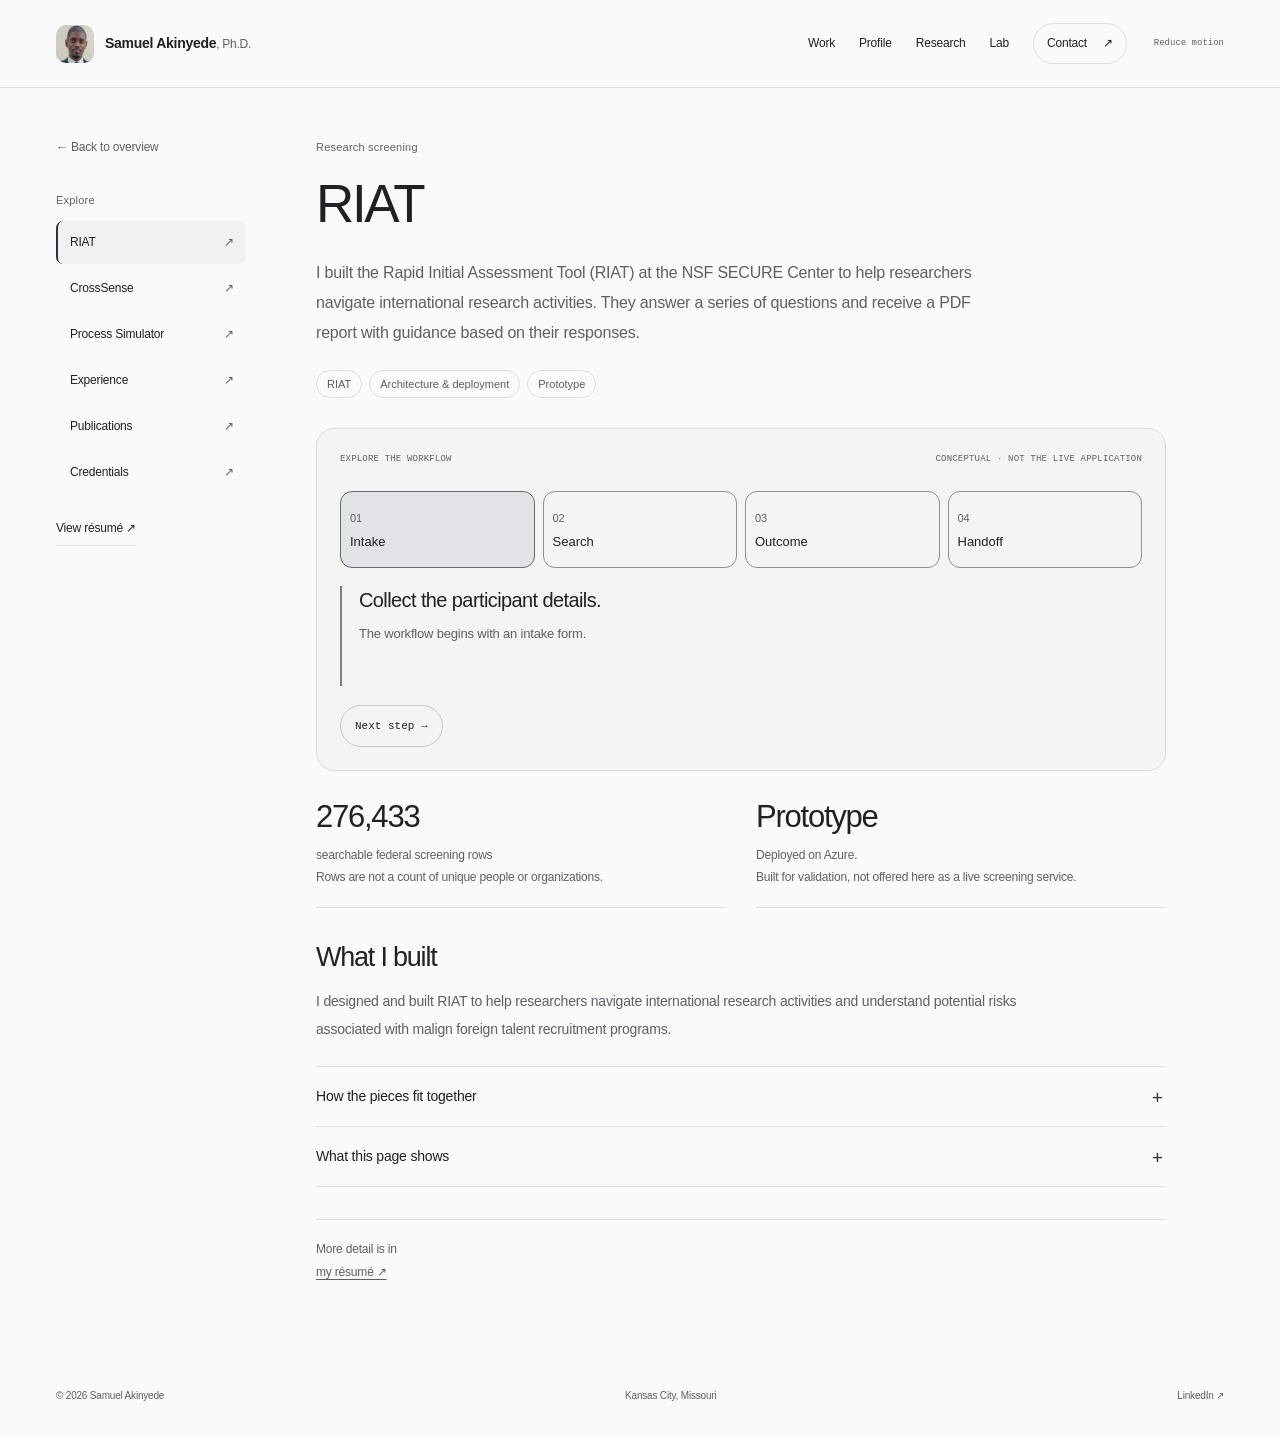
==== commit 07b020cd: "Revise credentials section with education and recognition Updated the credentials section with educa" ====
--- a/explore.html
+++ b/explore.html
@@ -5,4 +5,4 @@
 <section class="detail-view" id="simulator"><p class="eyebrow">Universal Metallurgical Process Simulator</p><h1>Comparing process designs.</h1><p class="detail-lead">I designed and built the Universal Metallurgical Process Simulator while working with Critical Materials Crossroads. It lets process-design choices be examined alongside their financial implications.</p><div class="tags"><span>Industrial optimization</span><span>Concept &amp; delivery</span><span>Decision support</span></div><div class="interactive-box" data-walkthrough="simulator"><div class="panel-top mono"><span>Choose a perspective</span><span>Conceptual · not simulator output</span></div><div class="trade-art" aria-hidden="true"><svg viewBox="0 0 360 178"><path d="M44 26V137H321"/><path class="signal-ink" d="M66 47C97 82 159 116 287 119"/><path d="M66 47V137M287 119V137" stroke-dasharray="3 5"/><circle cx="98" cy="77" r="5"/><circle class="travel-dot" cx="159" cy="103" r="7"/><circle cx="244" cy="117" r="5"/><text x="181" y="161">EXPLORE THE TRADE-OFFS</text><path d="M171 59h63M171 71h41"/></svg></div><div class="step-buttons" role="group" aria-label="Explore process-design perspectives"><button type="button" data-step="0" aria-pressed="true">01<br><strong>Recovery</strong></button><button type="button" data-step="1" aria-pressed="false">02<br><strong>Cost</strong></button><button type="button" data-step="2" aria-pressed="false">03<br><strong>Uncertainty</strong></button></div><div class="walk-detail" aria-live="polite"><h3>How much can be recovered?</h3><p>Recovery is one quantity the simulator examines. A process with higher recovery still needs to be considered alongside its cost and environmental impact.</p></div><button class="mini-button" data-walk-next type="button">Next perspective →</button></div><h2>Inside the simulator</h2><p>The calculations start with physics-based mass and energy balances. Genetic algorithms and NSGA-II explore competing choices, with feasibility checks. I included capital and operating cost analysis, as well as net present value and internal rate of return.</p><details><summary>Methods and implementation</summary><p>I added sensitivity and Monte Carlo analysis to examine changes in the assumptions. The application also includes LLM explanations and progress updates.</p></details><details><summary>About the example</summary><p>The curve is a sketch to introduce the problem, not output from the simulator. This page does not claim a measured recovery improvement or cost saving.</p></details><p class="source-note">More detail is in <a href="resume.html">my résumé ↗</a></p></section>
 <section class="detail-view" id="experience"><p class="eyebrow">Experience</p><h1>My career so far.</h1><p class="detail-lead">Before joining UMKC, I worked in enterprise technology and public infrastructure. I later taught computer science at UMKC, then moved into applied research. Open a role below to read more.</p><div class="timeline"><details><summary><span class="timeline-date">Jan 2026 – Present</span><span><strong>Research Consultant &amp; Computer Scientist</strong><small>NSF SECURE Center · University of Missouri-Kansas City</small></span></summary><p>At the NSF SECURE Center, I work on research-security software. I built the RIAT prototype and own the product and technical architecture for SENTINEL.</p></details><details><summary><span class="timeline-date">Jun 2025 – Dec 2025</span><span><strong>Graduate Professional Assistant</strong><small>NSF SECURE Center · University of Missouri-Kansas City</small></span></summary><p>I worked with research-security professionals through interviews and workshops. Their input shaped the requirements and software plans. I also developed MFTRP Hub data and model documentation.</p></details><details><summary><span class="timeline-date">Jun 2024 – May 2025</span><span><strong>Graduate Assistant – Applied AI &amp; Optimization Research</strong><small>Missouri Institute for Defense &amp; Energy · Critical Materials Crossroads</small></span></summary><p>I conceived and built the Universal Metallurgical Process Simulator. Alongside it, I developed an economic-cluster prediction tool using Kansas City data.</p></details><details><summary><span class="timeline-date">Sep 2022 – May 2024</span><span><strong>Graduate Instructor – Computer Science</strong><small>University of Missouri-Kansas City</small></span></summary><p>I taught Discrete Structures, Operating Systems, and Data Structures &amp; Algorithms to incoming master’s students. I prepared the lectures and assessments for students with different academic backgrounds.</p></details><details><summary><span class="timeline-date">Jun 2021 – Aug 2022</span><span><strong>Research Assistant – Edge AI &amp; IoT Systems</strong><small>University of Missouri-Kansas City</small></span></summary><p>I worked on ShotTracker validation and Food OASES, a web and sensor system for urban agriculture. My other work included the NSF AISL platform and browser and mobile applications.</p></details><details><summary><span class="timeline-date">Sep 2017 – Feb 2019</span><span><strong>Vice President, Information Systems</strong><small>Tohl Inc. · Atlanta, GA</small></span></summary><p>At Tohl, I directed technology programs for public-infrastructure clients in Nigeria, Liberia, and The Gambia. The work included GIS and asset-management systems for Lagos Water Corporation, along with client training and implementation.</p></details><details><summary><span class="timeline-date">2016</span><span><strong>Co-Founder / Solution Architect</strong><small>Liplus Technology Services · Nigeria</small></span></summary><p>I co-founded Liplus and led architecture for SI Media, Medic Serve, and Quick Serve. SI Media reached more than 500 installs on Google Play.</p></details><details><summary><span class="timeline-date">2014 – 2016</span><span><strong>Chief Technology Officer</strong><small>Comrade Air Services · Nigeria</small></span></summary><p>I led the company’s technology architecture, including its network and communications systems. My work also covered backup and recovery and integrations for charter bookings.</p></details><details><summary><span class="timeline-date">2016</span><span><strong>Google Campus Cohort Sprint – Invited Solution Architect</strong><small>Shoreditch · London</small></span></summary><p>As an invited solution architect in the Google Campus Cohort Sprint, I led development of a community bicycle-parking platform using OpenStreetMap. This was program participation, not employment at Google.</p></details></div><details><summary>Earlier career</summary><p>Enterprise Manager, Suburban Broadband West Africa (2013–2014); Systems Analyst, NITDA (2010–2011); Intern, MTN Nigeria (2008).</p></details><details><summary>More work in brief</summary><p><strong>Economic-cluster analysis:</strong> federal data, network community detection, XGBoost/SHAP, multi-objective optimization, and conservative calibration.</p><p><strong>Mineral prospectivity:</strong> a Pb/Zn geospatial prototype with probability surfaces, uncertainty layers, and data-support heatmaps.</p><p>Private code, datasets, and NDA-sensitive material are not included on this site.</p></details><p class="source-note">More detail is in <a href="resume.html">my résumé ↗</a></p></section>
 <section class="detail-view" id="publications"><p class="eyebrow">Research</p><h1>Papers and manuscripts.</h1><p class="detail-lead">My published papers appear first. The manuscripts have their own tab, with submission details from my résumé.</p><div class="filter-bar" role="group" aria-label="Filter publications"><button type="button" data-pub-filter="published" aria-pressed="true">Published work</button><button type="button" data-pub-filter="manuscript" aria-pressed="false">Manuscripts</button><button type="button" data-pub-filter="all" aria-pressed="false">All</button></div><p id="pub-count" class="micro-note" role="status"></p><div class="publication-list"><article class="publication" data-pub="published"><p class="eyebrow">Journal · 2025</p><h2>AlertBLE: Alert Workzone Hazards Using Hybrid Filtering and Machine-Learning-Enabled BLE</h2><p>S. Akinyede, S. Song</p><p>IEEE Internet of Things Journal, 12(22), 46626–46647.</p><a class="text-link" href="https://doi.org/10.1109/JIOT.2025.3608718" target="_blank" rel="noopener noreferrer">Publisher / DOI ↗</a></article><article class="publication" data-pub="published"><p class="eyebrow">Conference · 2025</p><h2>Cross-Architecture Compatibility Analysis for Deployable Agricultural IoT Vision Systems</h2><p>S. Akinyede, S. Song</p><p>IEEE Annual Congress on Artificial Intelligence of Things, pp. 107–114.</p><a class="text-link" href="https://doi.org/10.1109/AIoT66900.2025.00026" target="_blank" rel="noopener noreferrer">Publisher / DOI ↗</a></article><article class="publication" data-pub="published"><p class="eyebrow">Conference · 2025</p><h2>AIBLE: AI-Powered BLE Localization System for Work Zone Safety Alerts</h2><p>S. Akinyede, S. Song</p><p>ICCCN 2025.</p></article><article class="publication" data-pub="manuscript"><p class="eyebrow">Submitted manuscript</p><h2>Beyond RSSI Thresholds: AI-Assisted BLE Zoning Under Environmental Uncertainty Validated on the NIST Dataset</h2><p>S. Akinyede, S. Song</p><p>Submitted to the 17th IFIP Wireless and Mobile Networking Conference (WMNC 2026), as listed in the résumé.</p></article><article class="publication" data-pub="manuscript"><p class="eyebrow">Submitted manuscript</p><h2>Less is More: Deployment-Aware Architecture Selection Outperforms Enhancement Design in Agricultural IoT Object Detection</h2><p>S. Akinyede, S. Song</p><p>Submitted to IEEE Access, as listed in the résumé.</p></article><article class="publication" data-pub="manuscript"><p class="eyebrow">Submitted / in review (résumé status)</p><h2>An AI-Driven Framework for Economic Cluster Prediction and Optimization: A Kansas City Metropolitan Statistical Area Case Study</h2><p>S. Akinyede, A. Caruso</p><p>Technological Forecasting and Social Change, submitted/in review as listed in the résumé.</p></article></div><p class="source-note">Manuscript statuses are listed as they appear in my résumé, not checked live. <a href="resume.html">View my résumé ↗</a></p></section>
-<section class="detail-view" id="credentials"><p class="eyebrow">Education and credentials</p><h1>Where I studied.</h1><p class="detail-lead">I studied Computer Science in Nigeria, completed a Master’s in Wales, United Kingdom, and earned my Ph.D. in Kansas City, United States.</p><h2>Education</h2><div class="credential-item"><h3>Ph.D., Computer Science</h3><p>University of Missouri-Kansas City</p><p class="micro-note">Interdisciplinary focus: Computer Networks, Communication Systems &amp; Geosciences. Dissertation: CrossSense: A Quality-Aware AI Framework for Cross-Domain Sensing.</p></div><div class="credential-item"><h3>M.Sc., Mobile and Satellite Communication</h3><p>University of South Wales, United Kingdom</p><p class="micro-note">Dissertation: Performance Analysis of Trellis Code Modulation in AWGN and Rayleigh Fading Channels.</p></div><div class="credential-item"><h3>B.Tech., Computer Science</h3><p>Bells University of Technology, Nigeria</p></div><details><summary>Certifications and membership</summary><p>Project Management Professional (PMP); Certified ScrumMaster; IBM Certified IoT; Social and Behavioral Investigator (IRB); Member, IEEE.</p></details><details><summary>Selected recognition</summary><p>2025 Community of Scholars; IEEE ComSoc Student Travel Grant; Hack-A-Roo Fall 2024 Graduate Track (2nd Place); Tech Venture ELEVATIONLAB Scholarship.</p></details><p class="source-note">More detail is in <a href="resume.html">my résumé ↗</a></p></section></div></main><footer class="wrap footer"><span>© 2026 Samuel Akinyede</span><span>Kansas City, Missouri</span><a href="https://www.linkedin.com/in/samuel-akinyede-pmp%C2%AE-ph-d-83509649/" target="_blank" rel="noopener noreferrer">LinkedIn ↗</a></footer></body></html>
+<section class="detail-view" id="credentials"><p class="eyebrow">Education and credentials</p><h1>Where I studied.</h1><p class="detail-lead">I studied Computer Science in Nigeria, completed a Master’s in Wales, United Kingdom, and earned my Ph.D. in Kansas City, United States.</p><h2>Education</h2><div class="credential-item"><h3>Ph.D., Computer Science</h3><p>University of Missouri-Kansas City, United States</p><p class="micro-note">Interdisciplinary focus: Computer Networks, Communication Systems &amp; Geosciences. Dissertation: CrossSense: A Quality-Aware AI Framework for Cross-Domain Sensing.</p></div><div class="credential-item"><h3>M.Sc., Mobile and Satellite Communications</h3><p>University of South Wales, United Kingdom</p><p class="micro-note">Dissertation: Performance Analysis of Trellis Code Modulation in AWGN and Rayleigh Fading Channels.</p></div><div class="credential-item"><h3>B.Tech., Computer Science</h3><p>Bells University of Technology, Nigeria</p></div><details><summary>Certifications and membership</summary><p>Project Management Professional (PMP); Certified ScrumMaster; IBM Certified IoT; Social and Behavioral Investigator (IRB); Member, IEEE.</p></details><details><summary>Selected recognition</summary><p>2025 Community of Scholars; IEEE ComSoc Student Travel Grant; Hack-A-Roo Fall 2024 Graduate Track (2nd Place); Tech Venture ELEVATIONLAB Scholarship.</p></details><p class="source-note">More detail is in <a href="resume.html">my résumé ↗</a></p></section></div></main><footer class="wrap footer"><span>© 2026 Samuel Akinyede</span><span>Kansas City, Missouri</span><a href="https://www.linkedin.com/in/samuel-akinyede-pmp%C2%AE-ph-d-83509649/" target="_blank" rel="noopener noreferrer">LinkedIn ↗</a></footer></body></html>
--- a/calm.css
+++ b/calm.css
@@ -102,3 +102,23 @@
 @media(max-width:350px){.hero h1{font-size:42px}.brand{font-size:11px}.career-content{min-height:248px}.step-buttons button{font-size:10px}.play-intro h2{font-size:39px}}
 @media(prefers-reduced-motion:reduce){*{animation:none!important;transition:none!important}}html[data-motion=reduced] *{animation:none!important;transition:none!important}
 @media print{body{background:white}.resume-paper{border-radius:0}.serif{color:#222}.resume-paper p,.resume-paper li{color:#222}}
+/* Show my profile photo instead of the header initials. */
+.brand .brand-mark {
+  width: 38px;
+  height: 38px;
+  flex-shrink: 0;
+  padding: 0;
+  border: 0;
+  border-radius: 10px;
+  background: url("./profile-photo.jpg") center / cover no-repeat;
+  color: transparent;
+  font-size: 0;
+}
+
+@media (max-width: 420px) {
+  .brand .brand-mark {
+    width: 32px;
+    height: 32px;
+    border-radius: 9px;
+  }
+}
